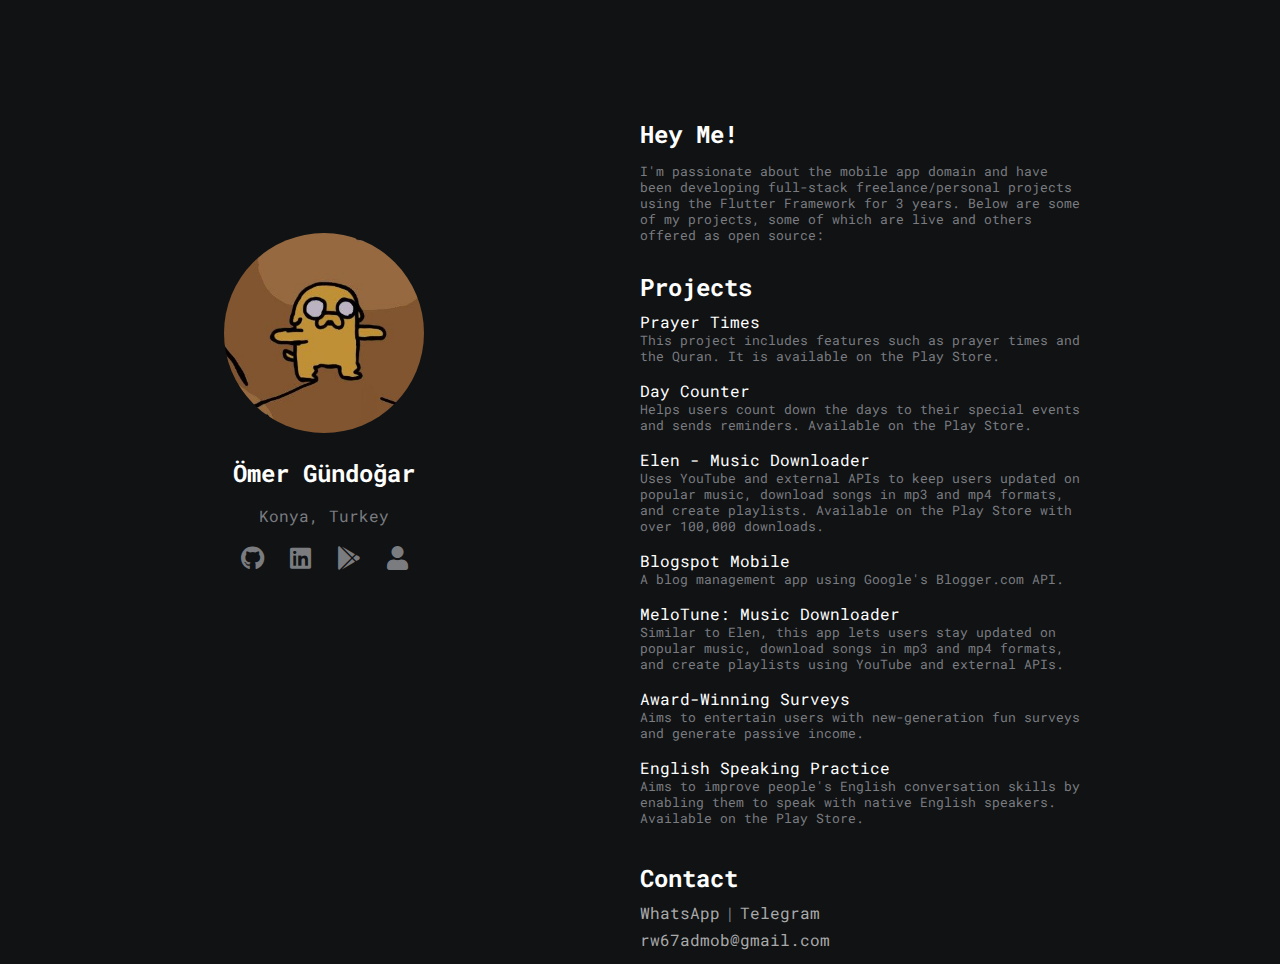
==== index.html @ 08e4f654 "update" ====
<!DOCTYPE html>
<html lang="en">

<head>
  <meta charset="UTF-8" />
  <meta name="viewport" content="width=device-width, initial-scale=1.0" />
  <link rel="stylesheet" href="https://use.fontawesome.com/releases/v5.4.1/css/all.css" />
  <link rel="stylesheet" href="style.css" />
  <link rel="shortcut icon" href="public/favicon.png" />
  <title>Ömer Gündoğar</title>
</head>

<body>
  <div class="grid-2">
    <div class="section-1">
      <img class="circle_image" src="public/pp.jpg" alt="Ömer Gündoğar" height="200" width="200" />
      <h2>Ömer Gündoğar</h2>
      <p>Konya, Turkey</p>
      <a href="https://github.com/ruwiss" target="_blank"><i class="fab fa-github"></i></a>
      <a href="https://www.linkedin.com/in/omergundgr/" target="_blank"><i class="fab fa-linkedin"></i></a>
      <a href="https://play.google.com/store/apps/dev?id=8811169781291026693" target="_blank"><i
          class="fab fa-google-play"></i></a>
      <a href="https://www.r10.net/profil/118273-omergundogar.html" target="_blank"><i class="fas fa-user"></i></a>
    </div>
    <div class="section-2">
      <h2>Hey Me!</h2>
      <p>
        I'm passionate about the mobile app domain and have been developing full-stack freelance/personal projects using
        the Flutter Framework for 3 years. Below are some of my projects, some of which are live and others offered as
        open source:
      </p>
      <h2>Projects</h2>
      <div class="project">
        <a href="https://play.google.com/store/apps/details?id=com.rw.dini_atlas" target="_blank">Prayer Times</a>
        <p>
          This project includes features such as prayer times and the Quran. It is available on the Play Store.
        </p>
      </div>
      <div class="project">
        <a href="https://play.google.com/store/apps/details?id=com.rw.gunsayaci" target="_blank">Day Counter</a>
        <p>
          Helps users count down the days to their special events and sends reminders. Available on the Play Store.
        </p>
      </div>
      <div class="project">
        <a href="https://play.google.com/store/apps/details?id=com.rw.music_app" target="_blank">Elen - Music
          Downloader</a>
        <p>
          Uses YouTube and external APIs to keep users updated on popular music, download songs in mp3 and mp4 formats,
          and create playlists. Available on the Play Store with over 100,000 downloads.
        </p>
      </div>
      <div class="project">
        <a href="https://github.com/ruwiss/blogspot_mobile" target="_blank">Blogspot Mobile</a>
        <p>
          A blog management app using Google's Blogger.com API.
        </p>
      </div>
      <div class="project">
        <a href="https://github.com/ruwiss/flutter_music_video_downloader" target="_blank">MeloTune: Music
          Downloader</a>
        <p>
          Similar to Elen, this app lets users stay updated on popular music, download songs in mp3 and mp4 formats, and
          create playlists using YouTube and external APIs.
        </p>
      </div>
      <div class="project">
        <a href="https://github.com/ruwiss/kac_kisiyiz" target="_blank">Award-Winning Surveys</a>
        <p>
          Aims to entertain users with new-generation fun surveys and generate passive income.
        </p>
      </div>
      <div class="project">
        <a href="https://play.google.com/store/apps/details?id=com.ruwis.lingo" target="_blank">English Speaking
          Practice</a>
        <p>
          Aims to improve people's English conversation skills by enabling them to speak with native English speakers.
          Available on the Play Store.
        </p>
      </div>
      <h2>Contact</h2>
      <div class="horizontal">
        <a href="https://wa.me/905433732402" target="_blank" class="contact-item">WhatsApp</a>
        <span>|</span>
        <a href="https://t.me/druwis" target="_blank" class="contact-item">Telegram</a>
      </div>
      <a href="mailto:rw67admob@gmail.com" target="_blank" class="contact-item">rw67admob@gmail.com</a>
    </div>
  </div>
</body>

</html>
---- style.css ----
/* global */
@import url("https://fonts.googleapis.com/css?family=Roboto+Mono");

.grid-2 {
  display: grid;
  grid-template-columns: repeat(2, 1fr);
}

body {
  font-family: "Roboto Mono", sans-serif;
  background-color: #101214;
  color: #7a7c80;
}

h2 {
  color: #fff;
}

a {
  color: #7a7c80;
  text-decoration: none;
}

/* section 1 */
.section-1 {
  padding-top: 25vh;
  text-align: center;
}

.section-1 p {
  font-size: 1rem;
  padding-bottom: 1rem;
  margin: 0;
}

.section-1 h2 {
  font-size: 1.5rem;
  margin-bottom: 1rem;
}

.section-1 a {
  font-size: 1.5rem;
  padding: 0.5rem;
}

.circle_image {
  border-radius: 50%;
}

.horizontal {
  display: flex;
}

.horizontal span {
  margin: 0 5px 0 5px;
}

/* section 2 */
.section-2 {
  padding-top: 10vh;
  width: 70%;
}

.section-2 h2 {
  font-size: 1.5rem;
  margin-bottom: 0.5rem;
}

.section-2 p {
  font-size: 0.8rem;
  padding-bottom: 0.5rem;
}

.section-2 .contact-item {
  margin-bottom: 6px;
  color: darkgrey;
}

.section-2 a {
  display: block;
  font-size: 1rem;
  color: #fff;
}

/* project */
.project p {
  font-size: 0.8rem;
  padding-bottom: 1rem;
  margin: 0;
}

/* animations / utilities */
.section-2 a:hover {
  font-size: 1.2rem;
  cursor: pointer;
  transition: 0.2s;
}

.section-1 a:hover {
  color: #fff;
  cursor: pointer;
  transition: 0.2s;
}

/* media queries */
@media (max-width: 720px) {
  .grid-2 {
    grid-template-columns: 1fr;
  }

  .section-1 {
    padding: 2rem;
  }

  .section-2 {
    padding: 2rem;
  }
}
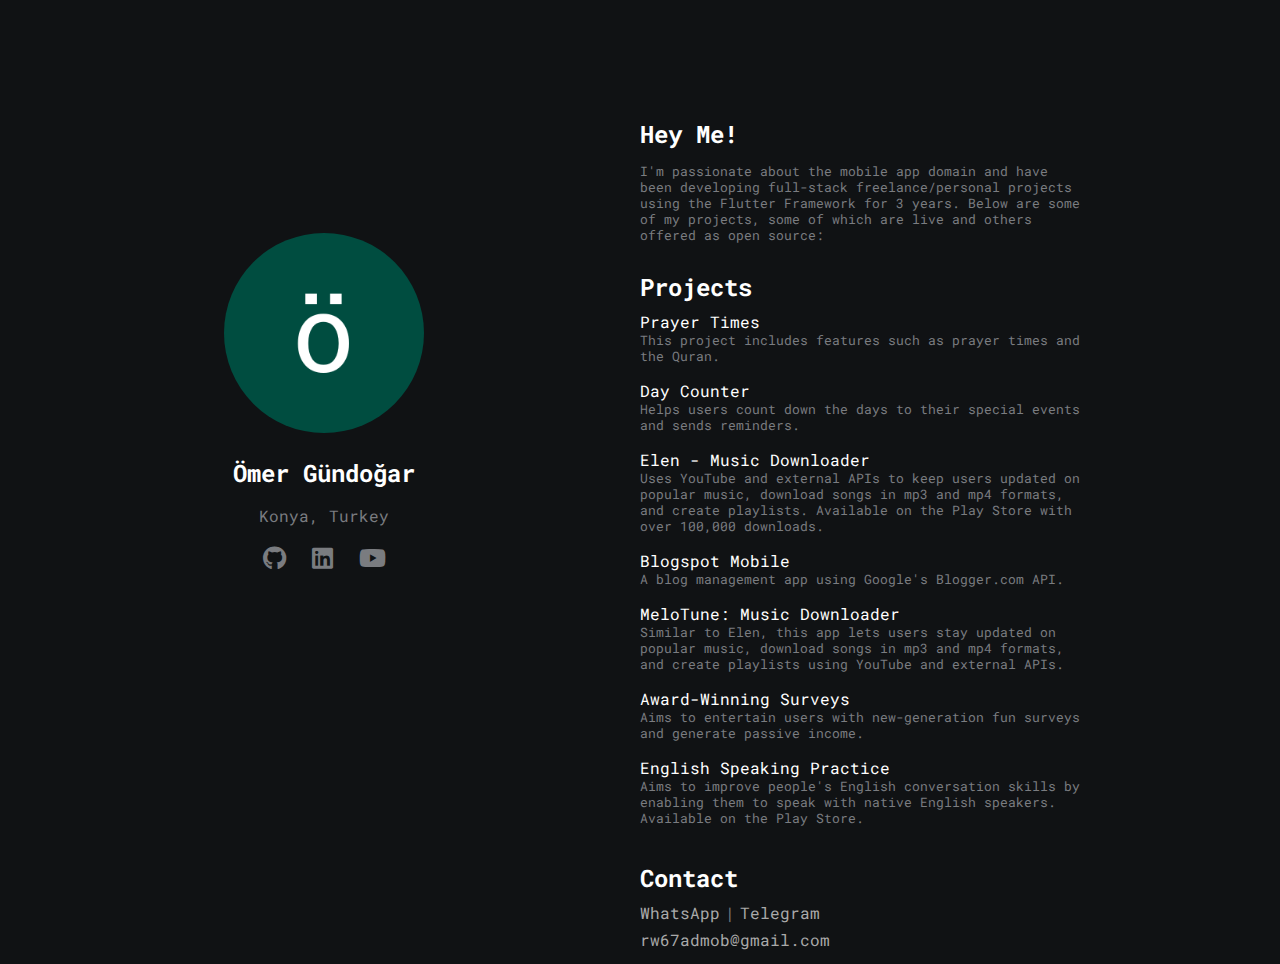
==== commit 8ad557ef: "edit" ====
--- a/index.html
+++ b/index.html
@@ -13,14 +13,12 @@
 <body>
   <div class="grid-2">
     <div class="section-1">
-      <img class="circle_image" src="public/pp.jpg" alt="Ömer Gündoğar" height="200" width="200" />
+      <img class="circle_image" src="public/pp.png" alt="Ömer Gündoğar" height="200" width="200" />
       <h2>Ömer Gündoğar</h2>
       <p>Konya, Turkey</p>
       <a href="https://github.com/ruwiss" target="_blank"><i class="fab fa-github"></i></a>
       <a href="https://www.linkedin.com/in/omergundgr/" target="_blank"><i class="fab fa-linkedin"></i></a>
-      <a href="https://play.google.com/store/apps/dev?id=8811169781291026693" target="_blank"><i
-          class="fab fa-google-play"></i></a>
-      <a href="https://www.r10.net/profil/118273-omergundogar.html" target="_blank"><i class="fas fa-user"></i></a>
+      <a href="https://www.youtube.com/@hq_net" target="_blank"><i class="fab fa-youtube"></i></a>
     </div>
     <div class="section-2">
       <h2>Hey Me!</h2>
@@ -31,15 +29,15 @@
       </p>
       <h2>Projects</h2>
       <div class="project">
-        <a href="https://play.google.com/store/apps/details?id=com.rw.dini_atlas" target="_blank">Prayer Times</a>
+        <a href="https://github.com/ruwiss/dini_atlas" target="_blank">Prayer Times</a>
         <p>
-          This project includes features such as prayer times and the Quran. It is available on the Play Store.
+          This project includes features such as prayer times and the Quran.
         </p>
       </div>
       <div class="project">
-        <a href="https://play.google.com/store/apps/details?id=com.rw.gunsayaci" target="_blank">Day Counter</a>
+        <a href="https://github.com/ruwiss/gun_sayaci" target="_blank">Day Counter</a>
         <p>
-          Helps users count down the days to their special events and sends reminders. Available on the Play Store.
+          Helps users count down the days to their special events and sends reminders.
         </p>
       </div>
       <div class="project">
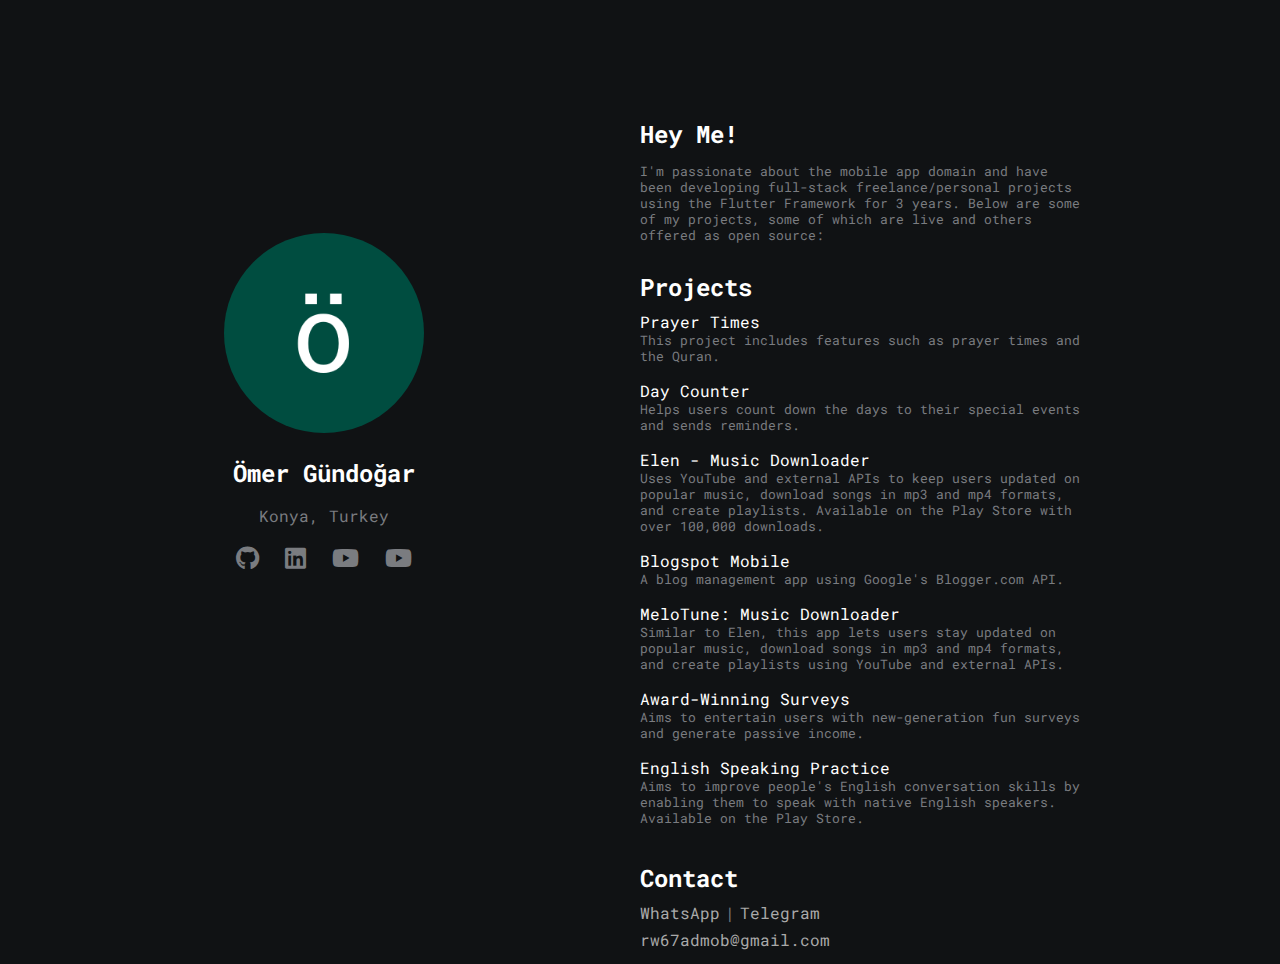
==== commit 4632ac57: "edit" ====
--- a/index.html
+++ b/index.html
@@ -19,6 +19,8 @@
       <a href="https://github.com/ruwiss" target="_blank"><i class="fab fa-github"></i></a>
       <a href="https://www.linkedin.com/in/omergundgr/" target="_blank"><i class="fab fa-linkedin"></i></a>
       <a href="https://www.youtube.com/@hq_net" target="_blank"><i class="fab fa-youtube"></i></a>
+      <a href="https://www.youtube.com/playlist?list=PL_G_gS1lEdc2By_elRiqpMSwP9wyj232g" target="_blank"><i
+          class="fab fa-youtube"></i></a>
     </div>
     <div class="section-2">
       <h2>Hey Me!</h2>
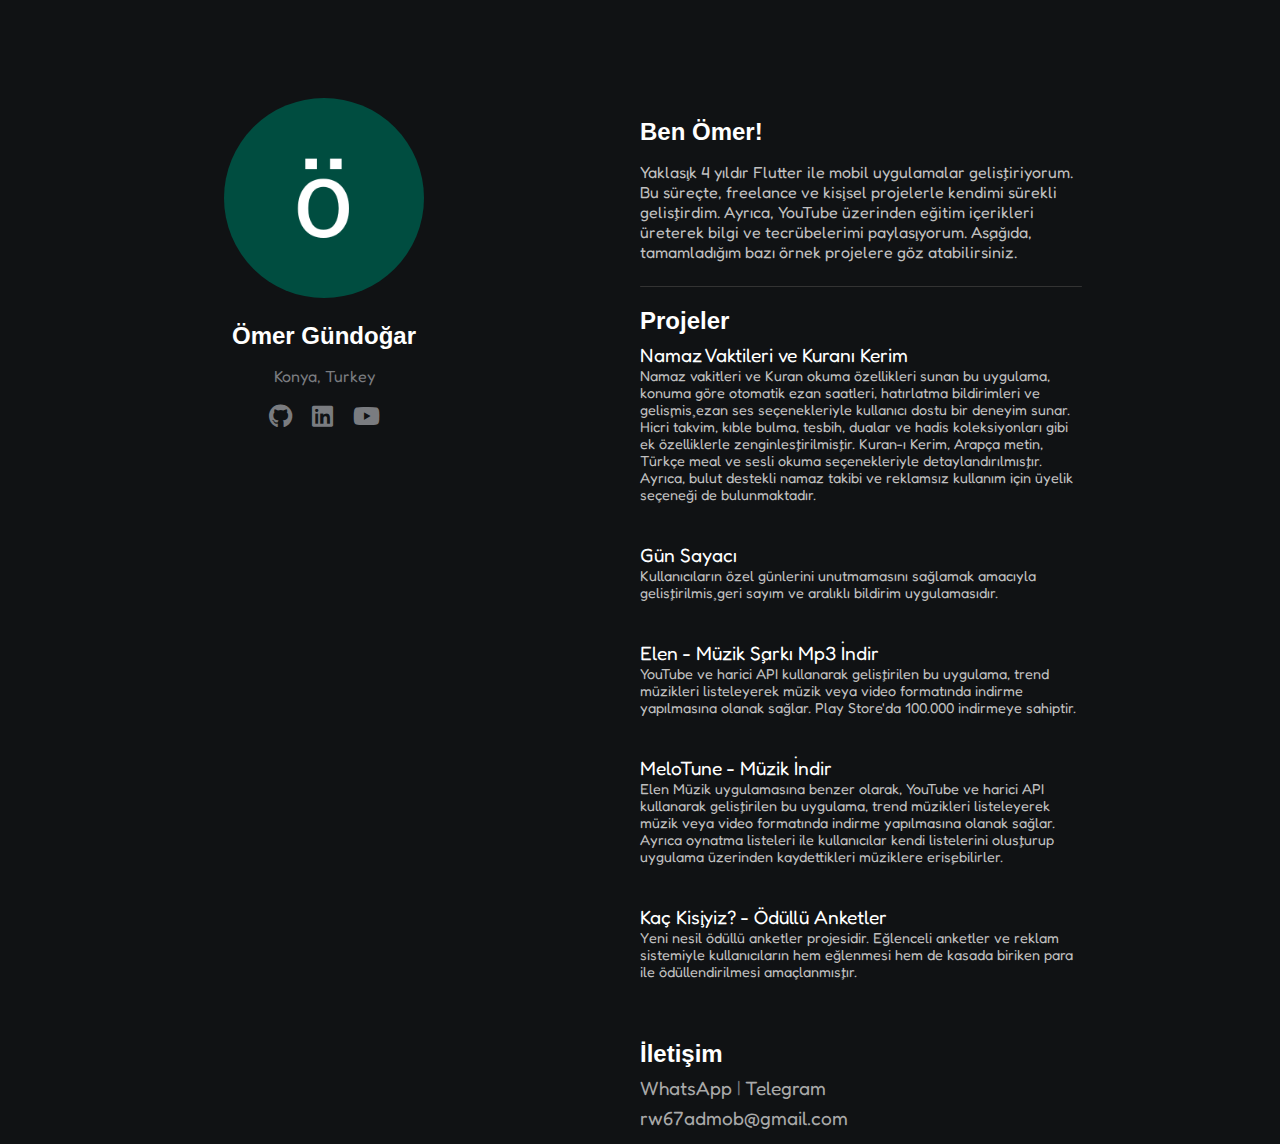
==== commit 66db3657: "Güncelleme" ====
--- a/index.html
+++ b/index.html
@@ -19,66 +19,54 @@
       <a href="https://github.com/ruwiss" target="_blank"><i class="fab fa-github"></i></a>
       <a href="https://www.linkedin.com/in/omergundgr/" target="_blank"><i class="fab fa-linkedin"></i></a>
       <a href="https://www.youtube.com/@hq_net" target="_blank"><i class="fab fa-youtube"></i></a>
-      <a href="https://www.youtube.com/playlist?list=PL_G_gS1lEdc2By_elRiqpMSwP9wyj232g" target="_blank"><i
-          class="fab fa-youtube"></i></a>
+      <div class="image">
+        <img src="" id="project_image" alt="Proje Resmi">
+      </div>
     </div>
     <div class="section-2">
-      <h2>Hey Me!</h2>
+      <h2>Ben Ömer!</h2>
       <p>
-        I'm passionate about the mobile app domain and have been developing full-stack freelance/personal projects using
-        the Flutter Framework for 3 years. Below are some of my projects, some of which are live and others offered as
-        open source:
+        Yaklaşık 4 yıldır Flutter ile mobil uygulamalar geliştiriyorum. Bu süreçte, freelance ve kişisel projelerle kendimi sürekli geliştirdim. Ayrıca, YouTube üzerinden eğitim içerikleri üreterek bilgi ve tecrübelerimi paylaşıyorum. Aşağıda, tamamladığım bazı örnek projelere göz atabilirsiniz.
       </p>
-      <h2>Projects</h2>
+      <hr>
+      <h2>Projeler</h2>
       <div class="project">
-        <a href="https://github.com/ruwiss/dini_atlas" target="_blank">Prayer Times</a>
+        <a href="https://github.com/ruwiss/dini_atlas" target="_blank">Namaz Vaktileri ve Kuranı Kerim</a>
         <p>
-          This project includes features such as prayer times and the Quran.
+            Namaz vakitleri ve Kuran okuma özellikleri sunan bu uygulama, konuma göre otomatik ezan saatleri, hatırlatma bildirimleri ve gelişmiş ezan ses seçenekleriyle kullanıcı dostu bir deneyim sunar. Hicri takvim, kıble bulma, tesbih, dualar ve hadis koleksiyonları gibi ek özelliklerle zenginleştirilmiştir. Kuran-ı Kerim, Arapça metin, Türkçe meal ve sesli okuma seçenekleriyle detaylandırılmıştır. Ayrıca, bulut destekli namaz takibi ve reklamsız kullanım için üyelik seçeneği de bulunmaktadır.
         </p>
+        <source src="./public/projects/2.png" type="image/png" />
       </div>
       <div class="project">
-        <a href="https://github.com/ruwiss/gun_sayaci" target="_blank">Day Counter</a>
+        <a href="https://github.com/ruwiss/gun_sayaci" target="_blank">Gün Sayacı</a>
         <p>
-          Helps users count down the days to their special events and sends reminders.
+          Kullanıcıların özel günlerini unutmamasını sağlamak amacıyla geliştirilmiş geri sayım ve aralıklı bildirim uygulamasıdır.
         </p>
+        <source src="./public/projects/3.png" type="image/png" />
       </div>
       <div class="project">
-        <a href="https://play.google.com/store/apps/details?id=com.rw.music_app" target="_blank">Elen - Music
-          Downloader</a>
+        <a href="https://play.google.com/store/apps/details?id=com.rw.music_app" target="_blank">Elen - Müzik Şarkı Mp3 İndir</a>
         <p>
-          Uses YouTube and external APIs to keep users updated on popular music, download songs in mp3 and mp4 formats,
-          and create playlists. Available on the Play Store with over 100,000 downloads.
+          YouTube ve harici API kullanarak geliştirilen bu uygulama, trend müzikleri listeleyerek müzik veya video formatında indirme yapılmasına olanak sağlar. Play Store'da 100.000 indirmeye sahiptir.
         </p>
+        <source src="./public/projects/1.png" type="image/png" />
       </div>
       <div class="project">
-        <a href="https://github.com/ruwiss/blogspot_mobile" target="_blank">Blogspot Mobile</a>
+        <a href="https://github.com/ruwiss/flutter_music_video_downloader" target="_blank">MeloTune - Müzik İndir</a>
         <p>
-          A blog management app using Google's Blogger.com API.
+          Elen Müzik uygulamasına benzer olarak, YouTube ve harici API kullanarak geliştirilen bu uygulama, trend müzikleri listeleyerek müzik veya video formatında indirme yapılmasına olanak sağlar. Ayrıca oynatma listeleri ile kullanıcılar kendi listelerini oluşturup uygulama üzerinden kaydettikleri müziklere erişebilirler.
         </p>
+        <source src="./public/projects/5.png" type="image/png" />
       </div>
       <div class="project">
-        <a href="https://github.com/ruwiss/flutter_music_video_downloader" target="_blank">MeloTune: Music
-          Downloader</a>
+        <a href="https://github.com/ruwiss/kac_kisiyiz" target="_blank">Kaç Kişiyiz? - Ödüllü Anketler</a>
         <p>
-          Similar to Elen, this app lets users stay updated on popular music, download songs in mp3 and mp4 formats, and
-          create playlists using YouTube and external APIs.
+          Yeni nesil ödüllü anketler projesidir. Eğlenceli anketler ve reklam sistemiyle kullanıcıların hem eğlenmesi hem de kasada biriken para ile ödüllendirilmesi amaçlanmıştır.
         </p>
+        <source src="./public/projects/4.png" type="image/png" />
       </div>
-      <div class="project">
-        <a href="https://github.com/ruwiss/kac_kisiyiz" target="_blank">Award-Winning Surveys</a>
-        <p>
-          Aims to entertain users with new-generation fun surveys and generate passive income.
-        </p>
-      </div>
-      <div class="project">
-        <a href="https://play.google.com/store/apps/details?id=com.ruwis.lingo" target="_blank">English Speaking
-          Practice</a>
-        <p>
-          Aims to improve people's English conversation skills by enabling them to speak with native English speakers.
-          Available on the Play Store.
-        </p>
-      </div>
-      <h2>Contact</h2>
+
+      <h2>İletişim</h2>
       <div class="horizontal">
         <a href="https://wa.me/905433732402" target="_blank" class="contact-item">WhatsApp</a>
         <span>|</span>
@@ -87,6 +75,7 @@
       <a href="mailto:rw67admob@gmail.com" target="_blank" class="contact-item">rw67admob@gmail.com</a>
     </div>
   </div>
+  <script src="./index.js"></script>
 </body>
 
-</html>+</html>
--- a/style.css
+++ b/style.css
@@ -1,118 +1,158 @@
 /* global */
-@import url("https://fonts.googleapis.com/css?family=Roboto+Mono");
+@import url('https://fonts.googleapis.com/css2?family=Fredoka:wght@300..700&display=swap');
 
 .grid-2 {
-  display: grid;
-  grid-template-columns: repeat(2, 1fr);
+    display: grid;
+    grid-template-columns: repeat(2, 1fr);
 }
 
 body {
-  font-family: "Roboto Mono", sans-serif;
-  background-color: #101214;
-  color: #7a7c80;
+    font-family: "Fredoka", "Roboto Mono", sans-serif;
+    background-color: #101214;
+    color: #7a7c80;
+}
+
+hr {
+    border-radius: 5px;
+    border: none;
+    height: 1px;
+    color: #333;
+    background-color: #333;
 }
 
 h2 {
-  color: #fff;
+    color: #fff;
+    font-family: 'Trebuchet MS', 'Lucida Sans Unicode', 'Lucida Grande', 'Lucida Sans', Arial, sans-serif;
 }
 
 a {
-  color: #7a7c80;
-  text-decoration: none;
+    color: #7a7c80;
+    text-decoration: none;
 }
 
 /* section 1 */
 .section-1 {
-  padding-top: 25vh;
-  text-align: center;
+    padding-top: 10vh;
+    text-align: center;
 }
 
 .section-1 p {
-  font-size: 1rem;
-  padding-bottom: 1rem;
-  margin: 0;
+    font-size: 1rem;
+    padding-bottom: 1rem;
+    margin: 0;
 }
 
 .section-1 h2 {
-  font-size: 1.5rem;
-  margin-bottom: 1rem;
+    font-size: 1.5rem;
+    margin-bottom: 1rem;
 }
 
 .section-1 a {
-  font-size: 1.5rem;
-  padding: 0.5rem;
+    font-size: 1.5rem;
+    padding: 0.5rem;
+}
+
+.section-1 .image {
+    padding-top: 2rem;
+    display: flex;
+    justify-content: center;
+}
+
+#project_image {
+    width: 400px;
+    height: auto;
+    border-radius: 10px;
+    display: none;
 }
 
 .circle_image {
-  border-radius: 50%;
+    border-radius: 50%;
 }
 
 .horizontal {
-  display: flex;
+    display: flex;
 }
 
 .horizontal span {
-  margin: 0 5px 0 5px;
+    margin: 0 5px 0 5px;
 }
 
 /* section 2 */
 .section-2 {
-  padding-top: 10vh;
-  width: 70%;
+    padding-top: 10vh;
+    width: 70%;
 }
 
 .section-2 h2 {
-  font-size: 1.5rem;
-  margin-bottom: 0.5rem;
+    font-size: 1.5rem;
+    margin-bottom: 0.5rem;
 }
 
 .section-2 p {
-  font-size: 0.8rem;
-  padding-bottom: 0.5rem;
+    color: silver;
+    font-size: 1rem;
+    padding-bottom: 0.5rem;
 }
 
 .section-2 .contact-item {
-  margin-bottom: 6px;
-  color: darkgrey;
+    margin-bottom: 6px;
+    color: darkgrey;
 }
 
 .section-2 a {
-  display: block;
-  font-size: 1rem;
-  color: #fff;
+    display: block;
+    font-size: 1.2rem;
+    color: #fff;
 }
 
 /* project */
+.project {
+    padding-bottom: 2rem;
+}
+
+.project:hover {
+    scale: 1.05;
+}
+
 .project p {
-  font-size: 0.8rem;
-  padding-bottom: 1rem;
-  margin: 0;
+    font-size: 0.9rem;
+    margin: 0;
+}
+
+.project img {
+    width: 100%;
+    height: auto;
+    display: none;
 }
 
 /* animations / utilities */
 .section-2 a:hover {
-  font-size: 1.2rem;
-  cursor: pointer;
-  transition: 0.2s;
+    font-size: 1.2rem;
+    cursor: pointer;
+    transition: 0.2s;
 }
 
 .section-1 a:hover {
-  color: #fff;
-  cursor: pointer;
-  transition: 0.2s;
+    color: #fff;
+    cursor: pointer;
+    transition: 0.2s;
 }
 
 /* media queries */
 @media (max-width: 720px) {
-  .grid-2 {
-    grid-template-columns: 1fr;
-  }
+    .grid-2 {
+        grid-template-columns: 1fr;
+    }
 
-  .section-1 {
-    padding: 2rem;
-  }
+    .section-1 {
+        padding: 2rem;
+    }
 
-  .section-2 {
-    padding: 2rem;
-  }
-}+    .section-2 {
+        padding: 2rem;
+    }
+
+    .project img {
+        display: block;
+    }
+}
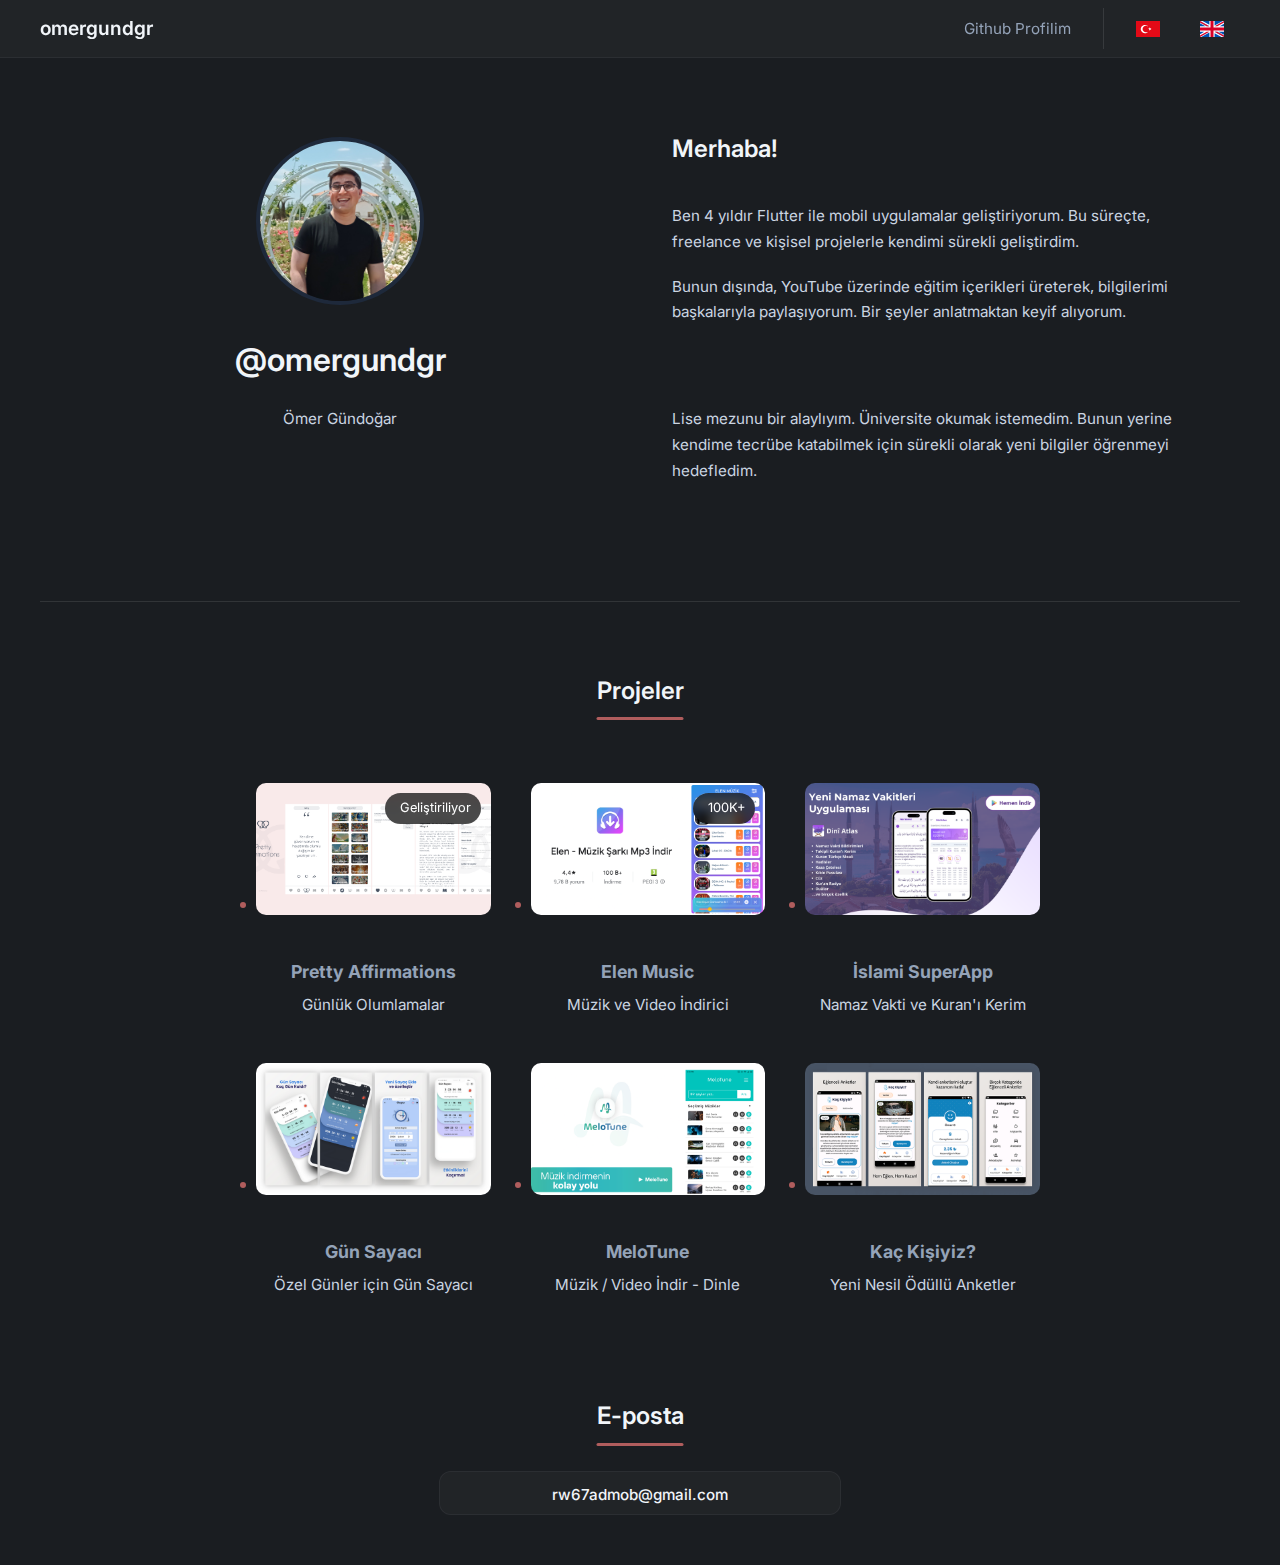
==== commit 4b6e8666: "omergundgr" ====
--- a/index.html
+++ b/index.html
@@ -1,81 +1,151 @@
 <!DOCTYPE html>
-<html lang="en">
+<html lang="tr">
+  <head>
+    <meta charset="UTF-8" />
+    <meta name="viewport" content="width=device-width, initial-scale=1.0" />
+    <meta http-equiv="X-UA-Compatible" content="ie=edge" />
+    <link rel="stylesheet" href="https://cdnjs.cloudflare.com/ajax/libs/font-awesome/6.7.1/css/all.min.css" integrity="sha512-5Hs3dF2AEPkpNAR7UiOHba+lRSJNeM2ECkwxUIxC1Q/FLycGTbNapWXB4tP889k5T5Ju8fs4b1P5z/iB4nMfSQ==" crossorigin="anonymous" referrerpolicy="no-referrer" />
+    <link rel="stylesheet" href="assets/css/style.css" />
+    <title>Ömer Gündoğar</title>
+    <link rel="icon" type="image/x-icon" href="/assets/favicon.png" />
+    <meta http-equiv="Content-Type" content="text/html; charset=utf-8" />
+  </head>
 
-<head>
-  <meta charset="UTF-8" />
-  <meta name="viewport" content="width=device-width, initial-scale=1.0" />
-  <link rel="stylesheet" href="https://use.fontawesome.com/releases/v5.4.1/css/all.css" />
-  <link rel="stylesheet" href="style.css" />
-  <link rel="shortcut icon" href="public/favicon.png" />
-  <title>Ömer Gündoğar</title>
-</head>
+  <body>
+    <header class="main-header">
+      <nav class="nav-container">
+        <div class="logo">
+          <a href="#">omergundgr</a>
+        </div>
+        <button class="mobile-menu-btn" aria-label="Menüyü aç/kapat">
+          <span></span>
+          <span></span>
+          <span></span>
+        </button>
+        <div class="nav-right">
+          <ul class="nav-links">
+            <li><a href="https://github.com/ruwiss" target="_blank">Github Profilim</a></li>
+          </ul>
+          <div class="language-selector">
+            <a href="?lang=tr"><img src="assets/images/TR.svg" alt="Türkçe" /></a>
+            <a href="?lang=en"><img src="assets/images/GB.svg" alt="English" /></a>
+          </div>
+        </div>
+      </nav>
+    </header>
 
-<body>
-  <div class="grid-2">
-    <div class="section-1">
-      <img class="circle_image" src="public/pp.png" alt="Ömer Gündoğar" height="200" width="200" />
-      <h2>Ömer Gündoğar</h2>
-      <p>Konya, Turkey</p>
-      <a href="https://github.com/ruwiss" target="_blank"><i class="fab fa-github"></i></a>
-      <a href="https://www.linkedin.com/in/omergundgr/" target="_blank"><i class="fab fa-linkedin"></i></a>
-      <a href="https://www.youtube.com/@hq_net" target="_blank"><i class="fab fa-youtube"></i></a>
-      <div class="image">
-        <img src="" id="project_image" alt="Proje Resmi">
+    <div class="grid-2">
+      <div class="top-section">
+        <div class="section-1">
+          <img src="assets/images/pp.jpeg" alt="Ali Koçaslan" class="profile-img" />
+          <h1>@omergundgr</h1>
+          <p>Ömer Gündoğar</p>
+          <div class="social-icons">
+            <a href="https://wa.me/905433732402" aria-label="WhatsApp"><i class="fab fa-whatsapp"></i></a>
+            <a href="https://www.youtube.com/@hq_net" aria-label="YouTube"><i class="fab fa-youtube"></i></a>
+            <a href="https://github.com/ruwiss" aria-label="GitHub"><i class="fab fa-github"></i></a>
+            <a href="https://www.linkedin.com/in/omergundgr/" aria-label="LinkedIn"><i class="fab fa-linkedin"></i></a>
+          </div>
+        </div>
+        <div class="section-2">
+          <h2 id="greeting">Merhaba!</h2>
+          <p id="intro">Ben 4 yıldır Flutter ile mobil uygulamalar geliştiriyorum. Bu süreçte, freelance ve kişisel projelerle kendimi sürekli geliştirdim.</p>
+          <p id="passion">Bunun dışında, YouTube üzerinde eğitim içerikleri üreterek, bilgilerimi başkalarıyla paylaşıyorum. Bir şeyler anlatmaktan keyif alıyorum.</p>
+          <h2><i class="fa fa-graduation-cap"></i></h2>
+          <p id="education">Lise mezunu bir alaylıyım. Üniversite okumak istemedim. Bunun yerine kendime tecrübe katabilmek için sürekli olarak yeni bilgiler öğrenmeyi hedefledim.</p>
+        </div>
+      </div>
+
+      <div class="bottom-section">
+        <div class="section-2">
+          <div class="projects-section">
+            <h2 id="projects">Projeler</h2>
+            <div class="projects-grid">
+              <a href="https://github.com/ruwiss/pretty_affirmations" class="project-card">
+                <div class="project-image">
+                  <img src="assets/images/projects/6.png" alt="Pretty Affirmations Projesi" />
+                  <div class="project-badge"><i class="fas fa-code"></i>Geliştiriliyor</div>
+                </div>
+                <div class="project-content">
+                  <h3>Pretty Affirmations</h3>
+                  <p>Günlük Olumlamalar</p>
+                </div>
+              </a>
+              <a href="https://play.google.com/store/apps/details?id=com.rw.music_app" class="project-card">
+                <div class="project-image">
+                  <img src="assets/images/projects/1.png" alt="Müzik / Video İndirici Projesi" />
+                  <div class="project-badge"><i class="fas fa-download"></i>100K+</div>
+                </div>
+                <div class="project-content">
+                  <h3>Elen Music</h3>
+                  <p>Müzik ve Video İndirici</p>
+                </div>
+              </a>
+              <a href="https://github.com/ruwiss/dini_atlas" class="project-card">
+                <div class="project-image">
+                  <img src="assets/images/projects/2.png" alt="İslami SuperApp Projesi" />
+                </div>
+                <div class="project-content">
+                  <h3>İslami SuperApp</h3>
+                  <p>Namaz Vakti ve Kuran'ı Kerim</p>
+                </div>
+              </a>
+              <a href="https://github.com/ruwiss/gun_sayaci" class="project-card">
+                <div class="project-image">
+                  <img src="assets/images/projects/3.png" alt="Gün Sayacı Projesi" />
+                </div>
+                <div class="project-content">
+                  <h3>Gün Sayacı</h3>
+                  <p>Özel Günler için Gün Sayacı</p>
+                </div>
+              </a>
+              <a href="https://github.com/ruwiss/flutter_music_video_downloader" class="project-card">
+                <div class="project-image">
+                  <img src="assets/images/projects/5.png" alt="Müzik / Video İndirici Projesi" />
+                </div>
+                <div class="project-content">
+                  <h3>MeloTune</h3>
+                  <p>Müzik / Video İndir - Dinle</p>
+                </div>
+              </a>
+              <a href="https://github.com/ruwiss/kac_kisiyiz" class="project-card">
+                <div class="project-image">
+                  <img src="assets/images/projects/4.png" alt="Ödüllü Anketler Projesi" />
+                </div>
+                <div class="project-content">
+                  <h3>Kaç Kişiyiz?</h3>
+                  <p>Yeni Nesil Ödüllü Anketler</p>
+                </div>
+              </a>
+            </div>
+          </div>
+
+          <div class="contact-section">
+            <h2 id="email">İletişim</h2>
+            <a href="mailto:rw67admob@gmail.com" class="contact-card">
+              <i class="fas fa-envelope"></i>
+              <span>rw67admob@gmail.com</span>
+            </a>
+          </div>
+        </div>
       </div>
     </div>
-    <div class="section-2">
-      <h2>Ben Ömer!</h2>
-      <p>
-        Yaklaşık 4 yıldır Flutter ile mobil uygulamalar geliştiriyorum. Bu süreçte, freelance ve kişisel projelerle kendimi sürekli geliştirdim. Ayrıca, YouTube üzerinden eğitim içerikleri üreterek bilgi ve tecrübelerimi paylaşıyorum. Aşağıda, tamamladığım bazı örnek projelere göz atabilirsiniz.
-      </p>
-      <hr>
-      <h2>Projeler</h2>
-      <div class="project">
-        <a href="https://github.com/ruwiss/dini_atlas" target="_blank">Namaz Vaktileri ve Kuranı Kerim</a>
-        <p>
-            Namaz vakitleri ve Kuran okuma özellikleri sunan bu uygulama, konuma göre otomatik ezan saatleri, hatırlatma bildirimleri ve gelişmiş ezan ses seçenekleriyle kullanıcı dostu bir deneyim sunar. Hicri takvim, kıble bulma, tesbih, dualar ve hadis koleksiyonları gibi ek özelliklerle zenginleştirilmiştir. Kuran-ı Kerim, Arapça metin, Türkçe meal ve sesli okuma seçenekleriyle detaylandırılmıştır. Ayrıca, bulut destekli namaz takibi ve reklamsız kullanım için üyelik seçeneği de bulunmaktadır.
-        </p>
-        <source src="./public/projects/2.png" type="image/png" />
-      </div>
-      <div class="project">
-        <a href="https://github.com/ruwiss/gun_sayaci" target="_blank">Gün Sayacı</a>
-        <p>
-          Kullanıcıların özel günlerini unutmamasını sağlamak amacıyla geliştirilmiş geri sayım ve aralıklı bildirim uygulamasıdır.
-        </p>
-        <source src="./public/projects/3.png" type="image/png" />
-      </div>
-      <div class="project">
-        <a href="https://play.google.com/store/apps/details?id=com.rw.music_app" target="_blank">Elen - Müzik Şarkı Mp3 İndir</a>
-        <p>
-          YouTube ve harici API kullanarak geliştirilen bu uygulama, trend müzikleri listeleyerek müzik veya video formatında indirme yapılmasına olanak sağlar. Play Store'da 100.000 indirmeye sahiptir.
-        </p>
-        <source src="./public/projects/1.png" type="image/png" />
-      </div>
-      <div class="project">
-        <a href="https://github.com/ruwiss/flutter_music_video_downloader" target="_blank">MeloTune - Müzik İndir</a>
-        <p>
-          Elen Müzik uygulamasına benzer olarak, YouTube ve harici API kullanarak geliştirilen bu uygulama, trend müzikleri listeleyerek müzik veya video formatında indirme yapılmasına olanak sağlar. Ayrıca oynatma listeleri ile kullanıcılar kendi listelerini oluşturup uygulama üzerinden kaydettikleri müziklere erişebilirler.
-        </p>
-        <source src="./public/projects/5.png" type="image/png" />
-      </div>
-      <div class="project">
-        <a href="https://github.com/ruwiss/kac_kisiyiz" target="_blank">Kaç Kişiyiz? - Ödüllü Anketler</a>
-        <p>
-          Yeni nesil ödüllü anketler projesidir. Eğlenceli anketler ve reklam sistemiyle kullanıcıların hem eğlenmesi hem de kasada biriken para ile ödüllendirilmesi amaçlanmıştır.
-        </p>
-        <source src="./public/projects/4.png" type="image/png" />
-      </div>
 
-      <h2>İletişim</h2>
-      <div class="horizontal">
-        <a href="https://wa.me/905433732402" target="_blank" class="contact-item">WhatsApp</a>
-        <span>|</span>
-        <a href="https://t.me/druwis" target="_blank" class="contact-item">Telegram</a>
-      </div>
-      <a href="mailto:rw67admob@gmail.com" target="_blank" class="contact-item">rw67admob@gmail.com</a>
-    </div>
-  </div>
-  <script src="./index.js"></script>
-</body>
-
+    <script src="assets/js/scripts.js"></script>
+    <!--Start of Tawk.to Script-->
+    <script type="text/javascript">
+      var Tawk_API = Tawk_API || {},
+        Tawk_LoadStart = new Date();
+      (function () {
+        var s1 = document.createElement("script"),
+          s0 = document.getElementsByTagName("script")[0];
+        s1.async = true;
+        s1.src = "https://embed.tawk.to/67486a514304e3196ae9dc39/1idpdujr3";
+        s1.charset = "UTF-8";
+        s1.setAttribute("crossorigin", "*");
+        s0.parentNode.insertBefore(s1, s0);
+      })();
+    </script>
+    <!--End of Tawk.to Script-->
+  </body>
 </html>
--- a/assets/css/style.css
+++ b/assets/css/style.css
@@ -0,0 +1,680 @@
+/* global */
+@import url('https://fonts.googleapis.com/css2?family=Inter:wght@400;500;600;700&display=swap');
+
+.grid-2 {
+    display: flex;
+    flex-direction: column;
+    max-width: 1200px;
+    margin: 0 auto;
+    padding: 0 1rem;
+}
+
+.top-section {
+    display: grid;
+    grid-template-columns: repeat(2, 1fr);
+    margin-bottom: 3rem;
+    padding: 2rem 0;
+}
+
+.bottom-section {
+    border-top: 1px solid rgba(255, 255, 255, 0.1);
+    padding: 2rem 0;
+    text-align: center;
+}
+
+.bottom-section .section-2 {
+    max-width: 800px;
+    margin: 0 auto;
+}
+
+.bottom-section .section-2 h2 {
+    display: inline-block;
+    position: relative;
+    padding-bottom: 10px;
+    margin-bottom: 25px;
+}
+
+.bottom-section .section-2 h2::after {
+    content: '';
+    position: absolute;
+    left: 50%;
+    bottom: 0;
+    transform: translateX(-50%);
+    width: 100%;
+    height: 3px;
+    background-color: #b05d5d;
+    border-radius: 2px;
+}
+
+body {
+    margin: 0;
+    padding: 60px 0 0 0;
+    font-family: 'Inter', sans-serif;
+    background-color: #1a1d21;
+    color: #94a3b8;
+    line-height: 1.6;
+}
+
+h1,
+h2,
+.white {
+    color: #f1f5f9;
+    font-weight: 600;
+}
+
+a {
+    color: #94a3b8;
+    text-decoration: none;
+    transition: all 0.3s ease;
+}
+
+/* section 1 */
+.section-1 {
+    padding-top: 5vh;
+    text-align: center;
+}
+
+.section-1 p {
+    font-size: 0.95rem;
+    padding-bottom: 10px;
+    margin: 0;
+    color: #cbd5e1;
+}
+
+.section-1 h2 {
+    font-size: 1.5rem;
+    margin-bottom: 10px;
+}
+
+.section-1 a {
+    font-size: 1.3rem;
+    padding: 10px;
+    display: inline-block;
+}
+
+.profile-img {
+    width: 160px;
+    height: 160px;
+    border-radius: 50%;
+    object-fit: cover;
+    border: 4px solid #1e293b;
+    transition: transform 0.3s ease;
+}
+
+.profile-img:hover {
+    transform: scale(1.05);
+}
+
+/* Social Media Icons */
+.social-icons {
+    margin-top: 1.5rem;
+}
+
+.social-icons a {
+    margin: 0 8px;
+    font-size: 1.2rem;
+    color: #94a3b8;
+    transition: all 0.3s ease;
+}
+
+.social-icons a:hover {
+    color: #f1f5f9;
+    transform: translateY(-3px);
+}
+
+/* section 2 */
+.section-2 {
+    padding: 2vh 2rem;
+    width: 88%;
+}
+
+.section-2 h2 {
+    font-size: 1.5rem;
+    margin-bottom: 1.2rem;
+    position: relative;
+    display: inline-block;
+}
+
+.section-2 h2::after {
+    content: none;
+}
+
+.section-2 p {
+    font-size: 0.95rem;
+    line-height: 1.7;
+    margin-bottom: 1.2rem;
+    color: #cbd5e1;
+}
+
+.section-2 a {
+    display: inline-block;
+    padding: 6px 0;
+    font-size: 0.95rem;
+    position: relative;
+}
+
+/* Project links */
+.section-2 a:not([href^="mailto"]) {
+    padding-left: 1rem;
+    position: relative;
+}
+
+.section-2 a:not([href^="mailto"])::before {
+    content: '';
+    position: absolute;
+    left: 0;
+    top: 50%;
+    width: 6px;
+    height: 6px;
+    background-color: #b05d5d;
+    border-radius: 50%;
+    transform: translateY(-50%);
+}
+
+/* animations / utilities */
+.section-2 a:hover {
+    color: #f1f5f9;
+    transform: translateX(5px);
+}
+
+.section-1 a:hover {
+    color: #b05d5d;
+}
+
+/* Projects Section */
+.projects-section,
+.contact-section {
+    margin-bottom: 3rem;
+}
+
+.projects-section:last-child,
+.contact-section:last-child {
+    margin-bottom: 0;
+}
+
+.projects-grid {
+    display: grid;
+    grid-template-columns: repeat(auto-fit, minmax(250px, 1fr));
+    gap: 1.5rem;
+    margin: 2rem auto;
+    max-width: 800px;
+}
+
+.project-card {
+    background: var(--card-bg);
+    border-radius: 15px;
+    padding: 15px;
+    text-decoration: none;
+    color: var(--text-color);
+    transition: transform 0.3s ease;
+    display: flex;
+    flex-direction: column;
+    overflow: hidden;
+    position: relative;
+}
+
+.project-image {
+    width: 100%;
+    position: relative;
+    padding-top: 56.25%;
+    /* 16:9 aspect ratio */
+    overflow: hidden;
+    border-radius: 10px;
+    margin-bottom: 15px;
+}
+
+.project-image img {
+    position: absolute;
+    top: 0;
+    left: 0;
+    width: 100%;
+    height: 100%;
+    object-fit: cover;
+    transition: transform 0.3s ease;
+}
+
+.project-card:hover {
+    transform: translateY(-5px);
+}
+
+.project-card:hover .project-image img {
+    transform: scale(1.05);
+}
+
+.project-content {
+    padding: 10px 0;
+    text-align: center;
+    width: 100%;
+}
+
+.project-content h3 {
+    margin-bottom: 5px;
+    text-align: center;
+}
+
+.project-content p {
+    margin: 0;
+    text-align: center;
+    width: 100%;
+}
+
+@media (max-width: 768px) {
+    .project-image {
+        padding-top: 56.25%;
+    }
+
+    .project-content {
+        display: flex;
+        flex-direction: column;
+        align-items: center;
+        justify-content: center;
+        width: 100%;
+    }
+
+    .project-content h3,
+    .project-content p {
+        width: 100% !important;
+        text-align: center !important;
+    }
+
+    .project-badge {
+        font-size: 0.75rem;
+        padding: 4px 8px;
+    }
+}
+
+.project-badge {
+    position: absolute;
+    top: 10px;
+    right: 10px;
+    background: rgba(0, 0, 0, 0.7);
+    color: white;
+    padding: 5px 10px;
+    border-radius: 20px;
+    font-size: 0.8rem;
+    backdrop-filter: blur(5px);
+    z-index: 2;
+    display: flex;
+    align-items: center;
+    gap: 5px;
+}
+
+.project-badge i {
+    font-size: 0.9rem;
+}
+
+@media (max-width: 768px) {
+    .project-image {
+        padding-top: 56.25%;
+    }
+
+    .project-content {
+        text-align: center;
+    }
+
+    .project-badge {
+        font-size: 0.75rem;
+        padding: 4px 8px;
+    }
+}
+
+/* Contact Section */
+.contact-section {
+    margin-top: 4rem;
+    display: flex;
+    flex-direction: column;
+    align-items: center;
+}
+
+.contact-section h2 {
+    margin-bottom: 1.5rem;
+}
+
+.contact-card {
+    display: flex;
+    align-items: center;
+    justify-content: center;
+    gap: 1rem;
+    background: rgba(255, 255, 255, 0.03);
+    border: 1px solid rgba(255, 255, 255, 0.05);
+    border-radius: 12px;
+    padding: 1.2rem 2rem;
+    margin: 0 auto;
+    transition: all 0.3s ease;
+    max-width: 400px;
+    text-decoration: none;
+    width: 100%;
+}
+
+.contact-card:hover {
+    transform: translateY(-3px);
+    background: rgba(255, 255, 255, 0.05);
+    border-color: rgba(176, 93, 93, 0.3);
+    box-shadow: 0 4px 20px rgba(0, 0, 0, 0.1);
+}
+
+.contact-card i {
+    font-size: 1.2rem;
+    color: #b05d5d;
+}
+
+.contact-card span {
+    color: #f1f5f9;
+    font-size: 0.95rem;
+    font-weight: 500;
+}
+
+/* Responsive Design */
+@media(max-width:780px) {
+    .top-section {
+        grid-template-columns: 1fr;
+        padding: 1rem;
+    }
+
+    .section-1 {
+        padding: 2rem 0;
+    }
+
+    .section-2 {
+        padding: 2rem 0;
+        width: 100%;
+    }
+
+    .section-2 h2 {
+        text-align: center;
+    }
+
+    .section-2 h2::after {
+        left: 50%;
+        transform: translateX(-50%);
+    }
+
+    .section-2 p {
+        text-align: left;
+    }
+}
+
+/* Responsive adjustments */
+@media(max-width:780px) {
+    .projects-grid {
+        grid-template-columns: 1fr;
+    }
+
+    .project-card {
+        padding: 1.2rem;
+    }
+}
+
+/* Header Styles */
+.main-header {
+    background: rgba(255, 255, 255, 0.03);
+    backdrop-filter: blur(10px);
+    border-bottom: 1px solid rgba(255, 255, 255, 0.05);
+    position: fixed;
+    width: 100%;
+    top: 0;
+    z-index: 1000;
+}
+
+.nav-container {
+    display: flex;
+    justify-content: space-between;
+    align-items: center;
+    padding: .5rem 2rem;
+    max-width: 1200px;
+    margin: 0 auto;
+}
+
+.nav-right {
+    display: flex;
+    align-items: center;
+    gap: 1rem;
+}
+
+.nav-links {
+    display: flex;
+    align-items: center;
+    gap: 1.5rem;
+    margin: 0;
+    padding: 0;
+    list-style: none;
+}
+
+.nav-links li {
+    margin: 0;
+}
+
+.language-selector {
+    display: flex;
+    gap: 0.5rem;
+    align-items: center;
+    margin-left: 1rem;
+    padding-left: 1rem;
+    border-left: 1px solid rgba(255, 255, 255, 0.1);
+}
+
+.language-selector img {
+    width: 24px;
+    height: 24px;
+    border-radius: 2px;
+    vertical-align: middle;
+}
+
+.language-selector a {
+    padding: 0.5rem 1rem;
+    border-radius: 4px;
+    font-size: 0.9rem;
+    transition: all 0.3s ease;
+}
+
+.language-selector a:hover {
+    background-color: #1e293b;
+    color: #f1f5f9;
+}
+
+.logo a {
+    color: #f1f5f9;
+    font-size: 1.2rem;
+    font-weight: 600;
+    text-decoration: none;
+    transition: color 0.3s ease;
+}
+
+.logo a:hover {
+    color: #b05d5d;
+}
+
+.nav-links a {
+    color: #94a3b8;
+    text-decoration: none;
+    font-size: 0.95rem;
+    transition: all 0.3s ease;
+    padding: 0.5rem 0;
+    position: relative;
+}
+
+.nav-links a::after {
+    content: '';
+    position: absolute;
+    bottom: 0;
+    left: 0;
+    width: 0;
+    height: 2px;
+    background-color: #b05d5d;
+    transition: width 0.3s ease;
+}
+
+.nav-links a:hover {
+    color: #f1f5f9;
+}
+
+.nav-links a:hover::after {
+    width: 100%;
+}
+
+.mobile-menu-btn {
+    display: none;
+    background: none;
+    border: none;
+    cursor: pointer;
+    padding: 0.5rem;
+}
+
+.mobile-menu-btn span {
+    display: block;
+    width: 25px;
+    height: 2px;
+    background-color: #f1f5f9;
+    margin: 5px 0;
+    transition: all 0.3s ease;
+}
+
+@media (max-width: 768px) {
+    .mobile-menu-btn {
+        display: block;
+        z-index: 1000;
+    }
+
+    .nav-right {
+        display: none;
+    }
+
+    .nav-right.active {
+        display: flex;
+        flex-direction: column;
+        position: absolute;
+        top: 60px;
+        left: 0;
+        right: 0;
+        background-color: #1a1d21;
+        padding: 1rem 0;
+        border-top: 1px solid rgba(255, 255, 255, 0.1);
+        border-bottom: 1px solid rgba(255, 255, 255, 0.1);
+    }
+
+    .nav-links {
+        flex-direction: column;
+        width: 100%;
+        gap: 0;
+    }
+
+    .nav-links li {
+        width: 100%;
+    }
+
+    .nav-links a {
+        display: block;
+        padding: 1rem 2rem;
+        text-align: left;
+        width: 100%;
+    }
+
+    .nav-links li:last-child a {
+        border-bottom: none;
+    }
+
+    .language-selector {
+        width: 100%;
+        padding: 1rem 2rem;
+        margin-right: 30px;
+        border: none;
+        justify-content: flex-end;
+    }
+
+    .mobile-menu-btn.active span:nth-child(1) {
+        transform: rotate(45deg) translate(5px, 5px);
+    }
+
+    .mobile-menu-btn.active span:nth-child(2) {
+        opacity: 0;
+    }
+
+    .mobile-menu-btn.active span:nth-child(3) {
+        transform: rotate(-45deg) translate(7px, -7px);
+    }
+}
+
+/* Privacy Page Styles */
+.privacy-container {
+    max-width: 800px;
+    margin: 2rem auto;
+    padding: 0 1.5rem;
+}
+
+.privacy-content {
+    background: rgba(255, 255, 255, 0.03);
+    border: 1px solid rgba(255, 255, 255, 0.05);
+    border-radius: 12px;
+    padding: 2rem;
+}
+
+.privacy-content h1 {
+    color: #f1f5f9;
+    font-size: 2rem;
+    margin-bottom: 2rem;
+    text-align: center;
+}
+
+.privacy-section {
+    margin-bottom: 2.5rem;
+}
+
+.privacy-section:last-child {
+    margin-bottom: 0;
+}
+
+.privacy-section h2 {
+    color: #f1f5f9;
+    font-size: 1.3rem;
+    margin-bottom: 1rem;
+    position: relative;
+    padding-left: 1rem;
+}
+
+.privacy-section h2::before {
+    content: '';
+    position: absolute;
+    left: 0;
+    top: 50%;
+    transform: translateY(-50%);
+    width: 3px;
+    height: 1.2em;
+    background-color: #b05d5d;
+    border-radius: 2px;
+}
+
+.privacy-section p {
+    color: #94a3b8;
+    line-height: 1.7;
+    margin-bottom: 1rem;
+}
+
+.contact-link {
+    display: inline-block;
+    color: #b05d5d;
+    text-decoration: none;
+    transition: color 0.3s ease;
+}
+
+.contact-link:hover {
+    color: #f1f5f9;
+}
+
+/* Mobile Responsive for Privacy Page */
+@media (max-width: 768px) {
+    .privacy-container {
+        margin: 1rem auto;
+    }
+
+    .privacy-content {
+        padding: 1.5rem;
+    }
+
+    .privacy-content h1 {
+        font-size: 1.8rem;
+    }
+
+    .privacy-section h2 {
+        font-size: 1.2rem;
+    }
+}
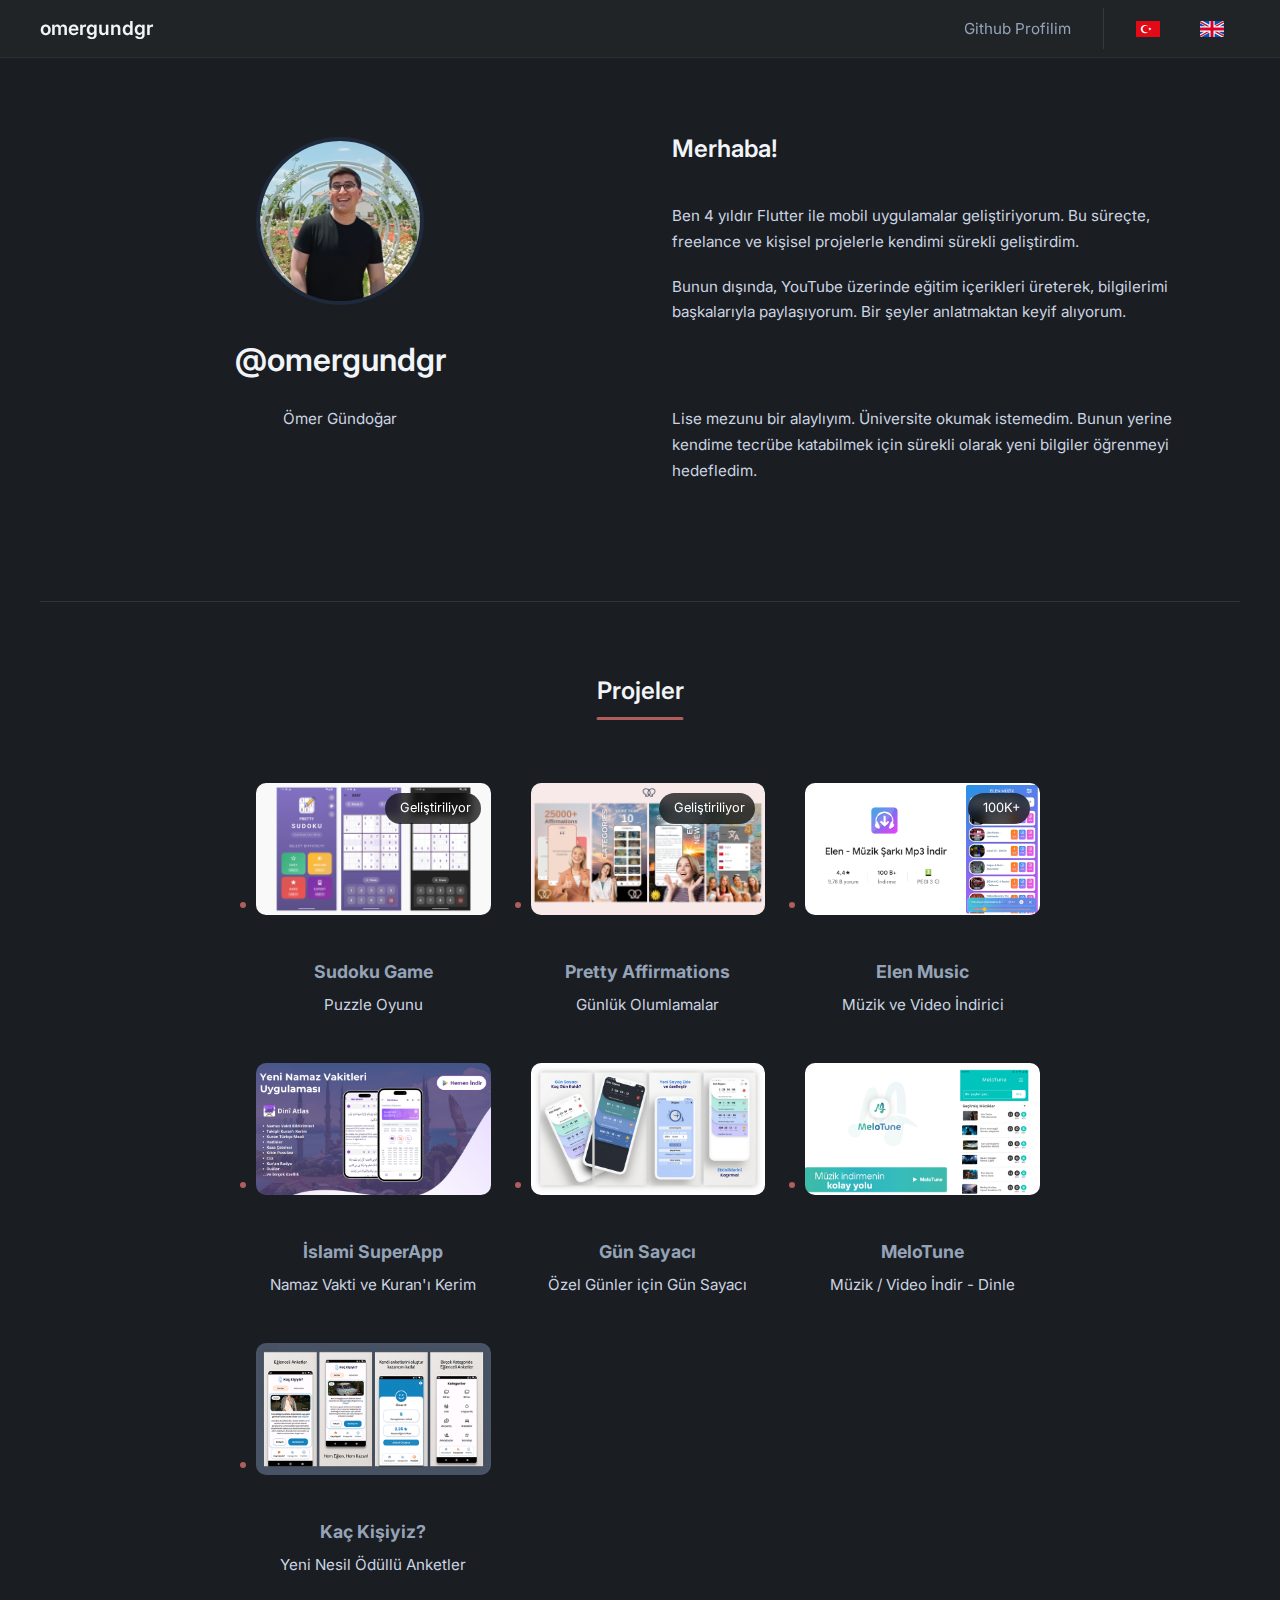
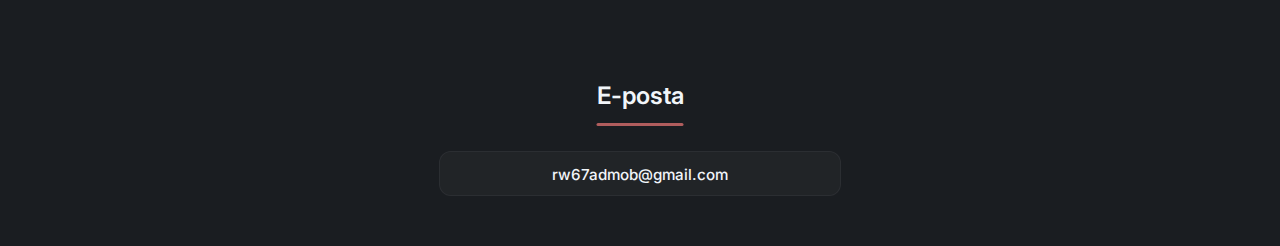
==== commit 4ba9dc26: "add project" ====
--- a/index.html
+++ b/index.html
@@ -61,6 +61,16 @@
           <div class="projects-section">
             <h2 id="projects">Projeler</h2>
             <div class="projects-grid">
+              <a href="https://github.com/caltikoc/pretty_sudoku" class="project-card">
+                <div class="project-image">
+                  <img src="assets/images/projects/7.png" alt="Sudoku Game" />
+                  <div class="project-badge"><i class="fas fa-code"></i>Geliştiriliyor</div>
+                </div>
+                <div class="project-content">
+                  <h3>Sudoku Game</h3>
+                  <p>Puzzle Oyunu</p>
+                </div>
+              </a>
               <a href="https://github.com/ruwiss/pretty_affirmations" class="project-card">
                 <div class="project-image">
                   <img src="assets/images/projects/6.png" alt="Pretty Affirmations Projesi" />
@@ -132,20 +142,5 @@
     </div>
 
     <script src="assets/js/scripts.js"></script>
-    <!--Start of Tawk.to Script-->
-    <script type="text/javascript">
-      var Tawk_API = Tawk_API || {},
-        Tawk_LoadStart = new Date();
-      (function () {
-        var s1 = document.createElement("script"),
-          s0 = document.getElementsByTagName("script")[0];
-        s1.async = true;
-        s1.src = "https://embed.tawk.to/67486a514304e3196ae9dc39/1idpdujr3";
-        s1.charset = "UTF-8";
-        s1.setAttribute("crossorigin", "*");
-        s0.parentNode.insertBefore(s1, s0);
-      })();
-    </script>
-    <!--End of Tawk.to Script-->
   </body>
 </html>
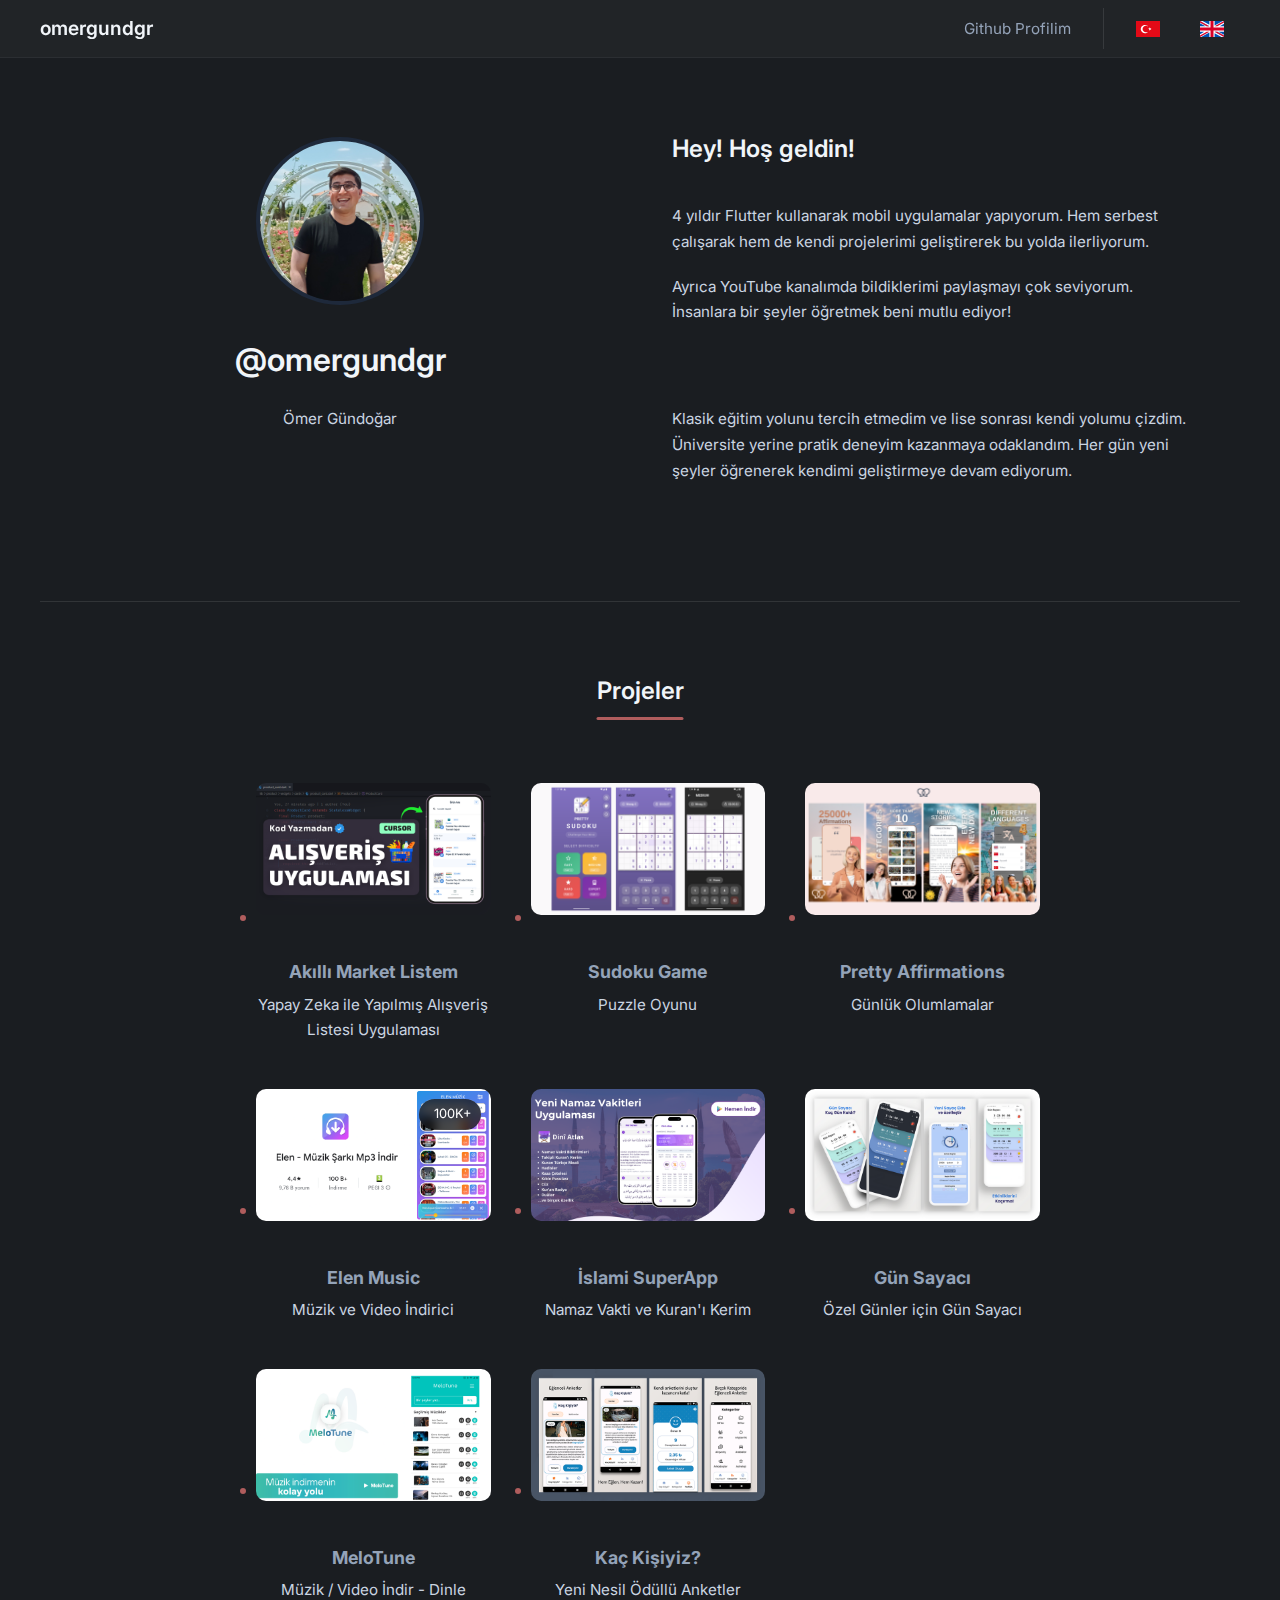
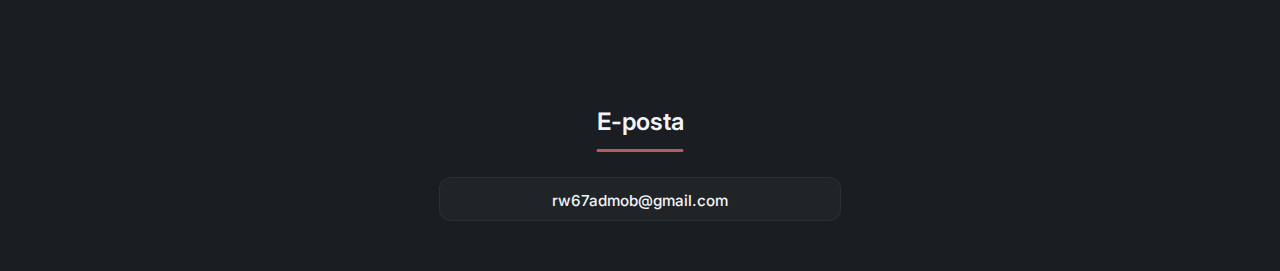
==== commit 24d649c3: "add project" ====
--- a/index.html
+++ b/index.html
@@ -48,11 +48,11 @@
           </div>
         </div>
         <div class="section-2">
-          <h2 id="greeting">Merhaba!</h2>
-          <p id="intro">Ben 4 yıldır Flutter ile mobil uygulamalar geliştiriyorum. Bu süreçte, freelance ve kişisel projelerle kendimi sürekli geliştirdim.</p>
-          <p id="passion">Bunun dışında, YouTube üzerinde eğitim içerikleri üreterek, bilgilerimi başkalarıyla paylaşıyorum. Bir şeyler anlatmaktan keyif alıyorum.</p>
+          <h2 id="greeting">Hey! Hoş geldin!</h2>
+          <p id="intro">4 yıldır Flutter kullanarak mobil uygulamalar yapıyorum. Hem serbest çalışarak hem de kendi projelerimi geliştirerek bu yolda ilerliyorum.</p>
+          <p id="passion">Ayrıca YouTube kanalımda bildiklerimi paylaşmayı çok seviyorum. İnsanlara bir şeyler öğretmek beni mutlu ediyor!</p>
           <h2><i class="fa fa-graduation-cap"></i></h2>
-          <p id="education">Lise mezunu bir alaylıyım. Üniversite okumak istemedim. Bunun yerine kendime tecrübe katabilmek için sürekli olarak yeni bilgiler öğrenmeyi hedefledim.</p>
+          <p id="education">Klasik eğitim yolunu tercih etmedim ve lise sonrası kendi yolumu çizdim. Üniversite yerine pratik deneyim kazanmaya odaklandım. Her gün yeni şeyler öğrenerek kendimi geliştirmeye devam ediyorum.</p>
         </div>
       </div>
 
@@ -61,20 +61,29 @@
           <div class="projects-section">
             <h2 id="projects">Projeler</h2>
             <div class="projects-grid">
+              <a href="https://github.com/ruwiss/akilli_market_listem" class="project-card">
+                <div class="project-image">
+                  <img src="assets/images/projects/8.png" alt="Alışveriş Listesi" />
+                  <!-- <div class="project-badge"><i class="fas fa-code"></i>Geliştiriliyor</div> -->
+                </div>
+                <div class="project-content">
+                  <h3>Akıllı Market Listem</h3>
+                  <p>Yapay Zeka ile Yapılmış Alışveriş Listesi Uygulaması</p>
+                </div>
+              </a>
               <a href="https://github.com/caltikoc/pretty_sudoku" class="project-card">
                 <div class="project-image">
                   <img src="assets/images/projects/7.png" alt="Sudoku Game" />
-                  <div class="project-badge"><i class="fas fa-code"></i>Geliştiriliyor</div>
+                  <!-- <div class="project-badge"><i class="fas fa-code"></i>Geliştiriliyor</div> -->
                 </div>
                 <div class="project-content">
                   <h3>Sudoku Game</h3>
                   <p>Puzzle Oyunu</p>
                 </div>
               </a>
-              <a href="https://github.com/ruwiss/pretty_affirmations" class="project-card">
+              <a href="https://play.google.com/store/apps/details?id=com.prettycat.affirmations" class="project-card">
                 <div class="project-image">
                   <img src="assets/images/projects/6.png" alt="Pretty Affirmations Projesi" />
-                  <div class="project-badge"><i class="fas fa-code"></i>Geliştiriliyor</div>
                 </div>
                 <div class="project-content">
                   <h3>Pretty Affirmations</h3>
